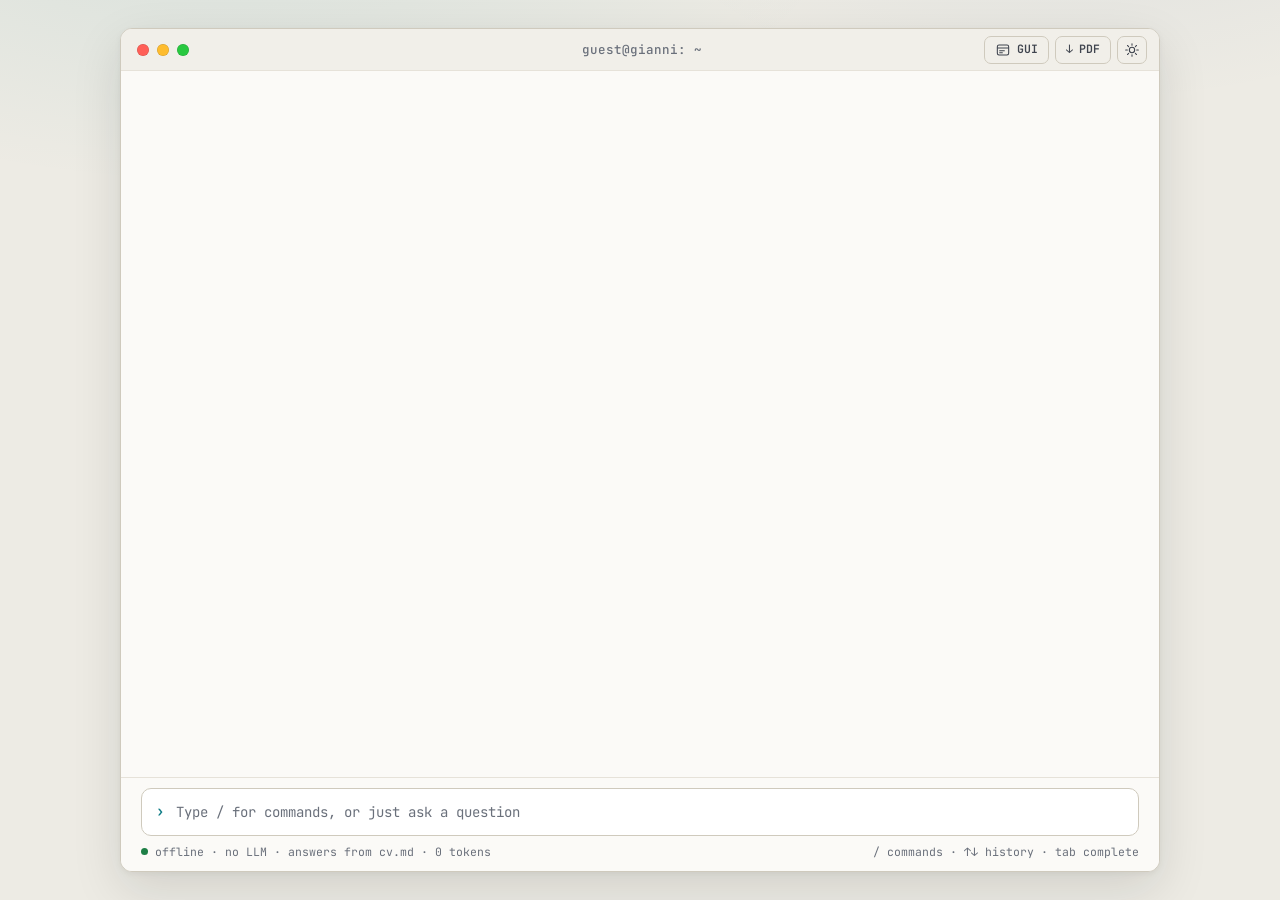
==== cli/index.html @ 0568593b "feat(): terminal version of the CV at /cli/ An AI-assistant-style CLI over the same cv.md: slash com" ====
<!DOCTYPE html>
<html lang="en" data-theme="dark">
<head>
  <meta charset="UTF-8" />
  <meta name="viewport" content="width=device-width, initial-scale=1.0, viewport-fit=cover" />
  <meta name="description" content="Gianni Rondini's CV as an AI-style command line: slash commands and plain-English questions, answered offline from the CV." />
  <meta name="color-scheme" content="light dark" />
  <title>Gianni Rondini — CLI</title>
  <script>
    // Apply the saved theme (shared with the classic site) before first paint.
    try {
      document.documentElement.dataset.theme =
        localStorage.getItem('cvTheme') || (matchMedia('(prefers-color-scheme: dark)').matches ? 'dark' : 'light');
    } catch (e) {}
  </script>
  <link rel="icon" href="data:image/svg+xml,%3Csvg xmlns='http://www.w3.org/2000/svg' viewBox='0 0 32 32'%3E%3Cdefs%3E%3ClinearGradient id='g' x1='0' y1='0' x2='1' y2='1'%3E%3Cstop offset='0%25' stop-color='%232C6E7F'/%3E%3Cstop offset='100%25' stop-color='%231B4F8A'/%3E%3C/linearGradient%3E%3C/defs%3E%3Crect width='32' height='32' rx='6' fill='url(%23g)'/%3E%3Ctext x='50%25' y='56%25' dominant-baseline='middle' text-anchor='middle' font-family='ui-monospace, monospace' font-size='15' font-weight='700' fill='%23F7F6F2'%3E%3E_%3C/text%3E%3C/svg%3E" />
  <link rel="preconnect" href="https://fonts.googleapis.com" />
  <link rel="preconnect" href="https://fonts.gstatic.com" crossorigin />
  <link href="https://fonts.googleapis.com/css2?family=JetBrains+Mono:wght@400..700&display=swap" rel="stylesheet" />
  <link rel="stylesheet" href="cli.css" />
  <script src="../vendor/marked.min.js" defer></script>
  <script src="js/app.js" type="module"></script>
</head>
<body>
  <a class="skip-link" href="#prompt">Skip to the prompt</a>

  <div class="app" id="app" data-repo="https://github.com/giannirondini/curriculum">
    <div class="win">
      <header class="win__bar">
        <div class="win__lights" aria-hidden="true"><span></span><span></span><span></span></div>
        <h1 class="win__title"><span class="sr-only">Gianni Rondini — CV terminal. </span><span aria-hidden="true">guest@gianni: ~</span></h1>
        <div class="win__actions">
          <a class="win__btn" href="../" title="Classic site" aria-label="Open the classic, non-terminal site">
            <svg viewBox="0 0 24 24" width="16" height="16" aria-hidden="true" focusable="false"><rect x="3.5" y="4.5" width="17" height="15" rx="2.5" fill="none" stroke="currentColor" stroke-width="1.6"/><line x1="3.5" y1="9" x2="20.5" y2="9" stroke="currentColor" stroke-width="1.6"/><line x1="7" y1="13" x2="14" y2="13" stroke="currentColor" stroke-width="1.6" stroke-linecap="round"/><line x1="7" y1="16" x2="11" y2="16" stroke="currentColor" stroke-width="1.6" stroke-linecap="round"/></svg>
            <span class="win__label">GUI</span>
          </a>
          <a class="win__btn" href="../pdf/Gianni-Rondini-CV.pdf" download title="Download PDF" aria-label="Download the CV as PDF">
            <span aria-hidden="true">↓</span>
            <span class="win__label">PDF</span>
          </a>
          <button class="win__btn win__btn--icon" id="themeToggle" type="button" title="Toggle theme" aria-label="Toggle theme" aria-pressed="true">
            <svg class="icon icon--sun" viewBox="0 0 24 24" width="16" height="16" aria-hidden="true" focusable="false"><circle cx="12" cy="12" r="4" fill="none" stroke="currentColor" stroke-width="1.6"/><g stroke="currentColor" stroke-width="1.6" stroke-linecap="round"><line x1="12" y1="2.5" x2="12" y2="5"/><line x1="12" y1="19" x2="12" y2="21.5"/><line x1="2.5" y1="12" x2="5" y2="12"/><line x1="19" y1="12" x2="21.5" y2="12"/><line x1="5.2" y1="5.2" x2="6.9" y2="6.9"/><line x1="17.1" y1="17.1" x2="18.8" y2="18.8"/><line x1="5.2" y1="18.8" x2="6.9" y2="17.1"/><line x1="17.1" y1="6.9" x2="18.8" y2="5.2"/></g></svg>
            <svg class="icon icon--moon" viewBox="0 0 24 24" width="16" height="16" aria-hidden="true" focusable="false"><path fill="none" stroke="currentColor" stroke-width="1.6" stroke-linejoin="round" d="M20.5 14.5A8 8 0 0 1 9.5 3.5a8.5 8.5 0 1 0 11 11z"/></svg>
          </button>
        </div>
      </header>

      <main class="term" id="term" aria-busy="true">
        <div class="term__log" id="log" role="log" aria-live="off" aria-label="Conversation"></div>
        <noscript><p class="o-p">This terminal needs JavaScript. The <a href="../">classic version</a> works without it.</p></noscript>
      </main>

      <footer class="dock">
        <div class="suggest" id="suggest" role="group" aria-label="Suggested commands and questions"></div>
        <form class="prompt" id="promptForm" autocomplete="off" role="search" aria-label="Ask about the CV">
          <ul class="pal" id="palette" role="listbox" aria-label="Commands" hidden></ul>
          <span class="prompt__glyph" aria-hidden="true">›</span>
          <label for="prompt" class="sr-only">Ask a question about the CV, or type a slash command</label>
          <input id="prompt" class="prompt__input" type="text" role="combobox" aria-autocomplete="list" aria-expanded="false" aria-controls="palette" autocomplete="off" autocapitalize="off" autocorrect="off" spellcheck="false" enterkeyhint="send" placeholder="Type / for commands, or just ask a question" />
        </form>
        <div class="status" aria-hidden="true">
          <span class="status__left"><span class="status__dot"></span>offline · no LLM · answers from cv.md · 0 tokens</span>
          <span class="status__right">/ commands · ↑↓ history · tab complete</span>
        </div>
      </footer>
    </div>
  </div>

  <div class="sr-only" id="announcer" aria-live="polite" aria-atomic="true"></div>
</body>
</html>
---- cli/cli.css ----
/* =====================================================================
   Tokens — same palette as the classic site (style.css), terminal-tuned
   ===================================================================== */
:root {
  --page: #EDEBE4;
  --bg: #FBFAF7;
  --bg-bar: #F1EFE9;
  --bg-elev: #FFFFFF;
  --bg-soft: #F1EFE9;
  --text: #14161B;
  --text-soft: #3F444E;
  --text-muted: #6A707B;
  --accent: #0E7C86;
  --accent-2: #1B4F8A;
  --accent-tint: rgba(14, 124, 134, 0.09);
  --ok: #1E7F46;
  --warn: #9A6200;
  --err: #B93A12;
  --mark: rgba(14, 124, 134, 0.16);
  --border: #E6E2D9;
  --border-strong: #CFCABD;
  --shadow: 0 18px 50px rgba(20, 22, 27, 0.12), 0 2px 6px rgba(20, 22, 27, 0.05);
  --brand-gradient: linear-gradient(135deg, var(--accent) 0%, var(--accent-2) 100%);
  --glow:
    radial-gradient(900px 420px at 18% -12%, rgba(14, 124, 134, 0.10), transparent 70%),
    radial-gradient(700px 380px at 85% -18%, rgba(27, 79, 138, 0.08), transparent 70%);

  --mono: "JetBrains Mono", ui-monospace, "SF Mono", Menlo, Consolas, "Liberation Mono", monospace;
  --ease: cubic-bezier(0.22, 1, 0.36, 1);
  --fs: 14px;
  --fs-sm: 12.5px;
  --fs-xs: 11.5px;
  --gutter: 20px;

  color-scheme: light;
}

[data-theme="dark"] {
  --page: #07090C;
  --bg: #0F1216;
  --bg-bar: #161B22;
  --bg-elev: #141920;
  --bg-soft: #1A2029;
  --text: #ECEBE6;
  --text-soft: #BEC3CB;
  --text-muted: #8A93A1;
  --accent: #4BBCCE;
  --accent-2: #6E9BF2;
  --accent-tint: rgba(75, 188, 206, 0.11);
  --ok: #5BD38A;
  --warn: #F2B544;
  --err: #F7836B;
  --mark: rgba(75, 188, 206, 0.24);
  --border: #222933;
  --border-strong: #343D4A;
  --shadow: 0 18px 60px rgba(0, 0, 0, 0.55), 0 2px 6px rgba(0, 0, 0, 0.3);
  --glow:
    radial-gradient(900px 420px at 18% -12%, rgba(75, 188, 206, 0.10), transparent 70%),
    radial-gradient(700px 380px at 85% -18%, rgba(110, 155, 242, 0.08), transparent 70%);

  color-scheme: dark;
}

/* =====================================================================
   Base
   ===================================================================== */
*,
*::before,
*::after {
  box-sizing: border-box;
}

html,
body {
  height: 100%;
}

body {
  margin: 0;
  background: var(--page);
  background-image: var(--glow);
  color: var(--text);
  font-family: var(--mono);
  font-size: var(--fs);
  line-height: 1.6;
  font-variant-ligatures: contextual;
  -webkit-font-smoothing: antialiased;
  overflow: hidden;
}

::selection {
  background: var(--accent);
  color: #fff;
}

a {
  color: var(--accent);
  text-decoration: underline;
  text-decoration-color: color-mix(in srgb, var(--accent) 45%, transparent);
  text-underline-offset: 3px;
}

a:hover {
  text-decoration-color: currentColor;
}

:focus-visible {
  outline: 2px solid var(--accent);
  outline-offset: 2px;
  border-radius: 4px;
}

.sr-only {
  position: absolute;
  width: 1px;
  height: 1px;
  padding: 0;
  margin: -1px;
  overflow: hidden;
  clip: rect(0, 0, 0, 0);
  white-space: nowrap;
  border: 0;
}

.skip-link {
  position: absolute;
  top: -48px;
  left: 12px;
  z-index: 1000;
  padding: 8px 12px;
  border-radius: 8px;
  background: var(--accent);
  color: #fff;
}

.skip-link:focus {
  top: 8px;
}

/* =====================================================================
   Window
   ===================================================================== */
.app {
  height: 100vh;
  height: 100dvh;
  display: flex;
  justify-content: center;
  padding: 28px 24px;
}

.win {
  width: 100%;
  max-width: 1040px;
  height: 100%;
  display: flex;
  flex-direction: column;
  background: var(--bg);
  border: 1px solid var(--border-strong);
  border-radius: 12px;
  box-shadow: var(--shadow);
  overflow: hidden;
}

.win__bar {
  flex: none;
  height: 42px;
  display: grid;
  grid-template-columns: 1fr auto 1fr;
  align-items: center;
  gap: 12px;
  padding: 0 12px 0 16px;
  background: var(--bg-bar);
  border-bottom: 1px solid var(--border);
}

.win__lights {
  display: flex;
  gap: 8px;
}

.win__lights span {
  width: 12px;
  height: 12px;
  border-radius: 50%;
  background: #FF5F57;
  box-shadow: inset 0 0 0 0.5px rgba(0, 0, 0, 0.18);
}

.win__lights span:nth-child(2) { background: #FEBC2E; }
.win__lights span:nth-child(3) { background: #28C840; }

.win__title {
  margin: 0;
  font-size: var(--fs-sm);
  font-weight: 500;
  color: var(--text-muted);
  white-space: nowrap;
  overflow: hidden;
  text-overflow: ellipsis;
}

.win__actions {
  justify-self: end;
  display: flex;
  gap: 6px;
}

.win__btn {
  display: inline-flex;
  align-items: center;
  gap: 6px;
  height: 28px;
  padding: 0 10px;
  border: 1px solid var(--border-strong);
  border-radius: 7px;
  background: transparent;
  color: var(--text-soft);
  font: inherit;
  font-size: var(--fs-xs);
  font-weight: 600;
  text-decoration: none;
  cursor: pointer;
  transition: color 140ms ease, border-color 140ms ease, background 140ms ease;
}

.win__btn:hover {
  color: var(--accent);
  border-color: var(--accent);
  background: var(--accent-tint);
}

.win__btn--icon {
  width: 30px;
  padding: 0;
  justify-content: center;
}

.icon--moon { display: none; }
[data-theme="dark"] .icon--sun { display: none; }
[data-theme="dark"] .icon--moon { display: block; }

/* =====================================================================
   Transcript
   ===================================================================== */
.term {
  position: relative; /* offsetTop of exchanges is measured against this */
  flex: 1;
  min-height: 0;
  overflow-y: auto;
  overscroll-behavior: contain;
  padding: 18px var(--gutter) 12px;
  scrollbar-width: thin;
  scrollbar-color: var(--border-strong) transparent;
}

.term__log > * + * {
  margin-top: 18px;
}

.msg--user {
  display: flex;
  gap: 10px;
  width: fit-content;
  max-width: 100%;
  padding: 5px 12px 5px 10px;
  border-radius: 8px;
  background: var(--bg-soft);
  border: 1px solid var(--border);
}

.msg__glyph {
  color: var(--accent);
  font-weight: 700;
}

.msg__text {
  white-space: pre-wrap;
  overflow-wrap: anywhere;
}

.ex--cancelled .msg__text {
  color: var(--text-muted);
}

.msg--out {
  position: relative;
  margin-top: 12px;
  padding-left: 24px;
}

.msg--agent::before {
  content: "◆";
  position: absolute;
  left: 3px;
  top: 0.05em;
  color: var(--accent);
  font-size: 12px;
}

.trace {
  margin-bottom: 8px;
  color: var(--text-muted);
  font-size: var(--fs-xs);
  overflow-wrap: anywhere;
}

.spin {
  margin-top: 12px;
  padding-left: 24px;
  color: var(--accent);
  font-size: var(--fs-sm);
}

/* While streaming, hide elements whose text hasn't "arrived" yet. */
.is-streaming :is(p, li, dt, dd, a, button, span, strong, em, mark, code, kbd, pre):empty {
  display: none;
}

/* =====================================================================
   Output vocabulary (.o-*)
   ===================================================================== */
.msg__body strong { font-weight: 700; color: var(--text); }
.msg__body em { color: var(--text-soft); }

.o-title {
  display: flex;
  flex-wrap: wrap;
  align-items: baseline;
  gap: 2px 12px;
  margin: 0 0 10px;
}

.o-title__text {
  font-weight: 700;
}

.o-title__text::before {
  content: "# ";
  color: var(--accent);
}

.o-title--sub {
  margin-top: 18px;
}

.o-title--sub .o-title__text::before {
  content: "## ";
}

.o-title__meta {
  color: var(--text-muted);
  font-size: var(--fs-sm);
}

.o-p {
  margin: 0 0 8px;
  max-width: 96ch;
}

.o-tip {
  margin: 10px 0 0;
  color: var(--text-muted);
  font-size: var(--fs-sm);
}

.o-meta { margin: 0 0 6px; }
.o-desc { margin: 0 0 10px; color: var(--text-soft); font-style: italic; }
.o-muted { color: var(--text-muted); }
.o-accent { color: var(--accent); }
.o-accent2 { color: var(--accent-2); }
.o-dates { color: var(--text-soft); }
.o-ok { color: var(--ok); }
.o-warn { color: var(--warn); }
.o-err { color: var(--err); }

mark {
  background: var(--mark);
  color: inherit;
  border-radius: 3px;
  padding: 0 2px;
}

code,
.o-code {
  font: inherit;
  font-size: 0.95em;
  padding: 1px 5px;
  border-radius: 4px;
  background: var(--bg-soft);
  overflow-wrap: anywhere;
}

kbd {
  font: inherit;
  font-size: var(--fs-xs);
  padding: 0 5px;
  border: 1px solid var(--border-strong);
  border-bottom-width: 2px;
  border-radius: 4px;
  background: var(--bg-elev);
}

/* Clickable commands */
.run {
  font: inherit;
  color: var(--accent);
  background: none;
  border: 0;
  padding: 0;
  cursor: pointer;
  text-align: left;
  text-decoration: underline dotted;
  text-decoration-color: color-mix(in srgb, var(--accent) 55%, transparent);
  text-underline-offset: 3px;
}

.run:hover {
  text-decoration-style: solid;
  text-decoration-color: currentColor;
}

.ref {
  display: inline-block;
  padding: 0 6px;
  font-size: var(--fs-sm);
  border: 1px solid var(--border-strong);
  border-radius: 5px;
  text-decoration: none;
  line-height: 1.55;
}

.ref:hover {
  border-color: var(--accent);
  background: var(--accent-tint);
}

/* Lists */
.o-list {
  margin: 0 0 8px;
  padding: 0;
  list-style: none;
}

.o-list > li {
  position: relative;
  max-width: 96ch;
  margin: 5px 0;
  padding-left: 20px;
}

.o-list > li::before {
  content: "•";
  position: absolute;
  left: 5px;
  color: var(--accent);
}

.o-list--icon > li { padding-left: 28px; }
.o-list--icon > li::before { content: var(--icon); left: 0; color: var(--accent); }

.o-list--num { counter-reset: n; }
.o-list--num > li { padding-left: 28px; }
.o-list--num > li::before { counter-increment: n; content: counter(n) "."; left: 0; }

.o-hl {
  margin: 10px 0;
  padding: 0;
  list-style: none;
  display: grid;
  gap: 6px;
}

.o-hl li {
  display: grid;
  grid-template-columns: 2.6ch 1fr;
  gap: 6px;
  max-width: 96ch;
}

/* Chips */
.o-chips {
  display: flex;
  flex-wrap: wrap;
  gap: 6px;
  margin: 6px 0 0;
  padding: 0;
  list-style: none;
}

.chip {
  display: inline-block;
  padding: 1px 8px;
  border: 1px solid var(--border-strong);
  border-radius: 5px;
  background: var(--bg-soft);
  color: var(--text-soft);
  font-size: var(--fs-sm);
  line-height: 1.55;
  text-decoration: none;
}

.run.chip:hover {
  color: var(--accent);
  border-color: var(--accent);
  background: var(--accent-tint);
}

.o-stack {
  display: flex;
  flex-wrap: wrap;
  align-items: baseline;
  gap: 6px 10px;
  margin-top: 12px;
}

.o-stack .o-chips { margin: 0; }

.o-label {
  color: var(--text-muted);
  font-size: var(--fs-xs);
  text-transform: uppercase;
  letter-spacing: 0.08em;
}

/* Role rows */
.o-rows {
  display: grid;
  gap: 2px;
  margin: 0 0 8px;
}

.o-row {
  display: grid;
  grid-template-columns: 2ch 20ch minmax(0, 1fr);
  gap: 0 14px;
  margin: 0 -8px;
  padding: 6px 8px;
  border-radius: 7px;
  text-decoration: none;
  color: inherit;
}

.o-row:hover,
.o-row:focus-visible {
  background: var(--accent-tint);
}

.o-row__n { color: var(--accent); font-weight: 700; }
.o-row__when { color: var(--text-muted); white-space: nowrap; }
.o-row__main { display: grid; min-width: 0; }
.o-row__title { color: var(--text); font-weight: 600; }
.o-row__sub { color: var(--text-muted); font-size: var(--fs-sm); }

/* Key / value */
.o-kv {
  display: grid;
  grid-template-columns: max-content minmax(0, 1fr);
  gap: 5px 18px;
  margin: 0 0 8px;
}

.o-kv dt { color: var(--accent); font-weight: 600; }
.o-kv dd { margin: 0; overflow-wrap: anywhere; }
.o-kv--tight { gap: 2px 16px; }

/* Category usage table */
.o-usage { display: grid; }

.o-usage__row {
  display: grid;
  grid-template-columns: minmax(0, 34ch) minmax(0, 1fr);
  gap: 4px 14px;
  padding: 4px 0;
  border-bottom: 1px dashed var(--border);
}

.o-usage__skill { justify-self: start; }

.o-usage__refs {
  display: flex;
  flex-wrap: wrap;
  gap: 4px;
  align-items: center;
}

.o-group { margin: 0 0 14px; }
.o-group__name { font-weight: 700; }

/* Cards */
.o-cards {
  display: grid;
  grid-template-columns: repeat(auto-fill, minmax(min(100%, 300px), 1fr));
  gap: 10px;
  margin: 10px 0;
}

.o-card {
  padding: 10px 12px;
  border: 1px solid var(--border);
  border-radius: 9px;
  background: var(--bg-elev);
}

.o-card__name { font-weight: 700; }
.o-card__link { text-decoration: none; margin-left: 4px; }
.o-card__tech { margin: 2px 0 6px; color: var(--text-muted); font-size: var(--fs-sm); }
.o-card__desc { margin: 0; color: var(--text-soft); }

/* Retrieval hits */
.o-hits {
  display: grid;
  gap: 10px;
  margin: 6px 0;
}

.o-hit {
  padding: 2px 0 2px 12px;
  border-left: 2px solid var(--accent);
}

.o-hit__src { margin-bottom: 3px; }
.o-hit__text { margin: 0; max-width: 96ch; color: var(--text-soft); }

/* /mcp */
.o-servers { display: grid; gap: 10px; }

.o-server {
  padding: 10px 12px;
  border: 1px solid var(--border);
  border-radius: 9px;
  background: var(--bg-elev);
}

.o-server__name { font-weight: 700; }
.o-server__body { margin: 6px 0; color: var(--text-soft); }
.o-server__meta { color: var(--text-muted); font-size: var(--fs-sm); }

/* /help */
.o-help { display: grid; gap: 1px; }

.o-help__row {
  display: grid;
  grid-template-columns: 17ch 21ch minmax(0, 1fr);
  gap: 12px;
  padding: 2px 0;
}

.o-help__cmd { font-weight: 600; justify-self: start; }
.o-help__args { color: var(--text-muted); }
.o-help__desc { color: var(--text-soft); }

.o-asks {
  display: grid;
  gap: 3px;
  margin: 4px 0 8px;
  padding: 0;
  list-style: none;
}

.o-ask { text-decoration: none; }
.o-ask:hover { text-decoration: underline; }

.o-checks {
  display: grid;
  gap: 2px;
  margin: 0;
  padding: 0;
  list-style: none;
}

.o-model { margin-bottom: 8px; }

.o-pre {
  margin: 0 0 8px;
  font: inherit;
  white-space: pre;
  overflow-x: auto;
}

/* Fallback rendering of a section that broke its convention */
.o-md > * { margin: 0 0 8px; max-width: 96ch; }
.o-md ul { padding-left: 20px; }
.o-md table { border-collapse: collapse; }
.o-md th,
.o-md td { padding: 3px 12px 3px 0; text-align: left; border-bottom: 1px dashed var(--border); }

/* =====================================================================
   Boot + neofetch banner
   ===================================================================== */
.boot {
  color: var(--text-soft);
  font-size: var(--fs-sm);
}

.boot__line { white-space: pre-wrap; }
.boot__head { margin-bottom: 4px; color: var(--text-muted); }
.boot__st--ok { color: var(--ok); }
.boot__st--skip { color: var(--warn); }

.nf__box {
  position: relative;
  display: flex;
  align-items: center;
  gap: 28px;
  margin-top: 10px;
  padding: 24px 22px 18px;
  border: 1px solid var(--border-strong);
  border-radius: 12px;
}

.nf__legend {
  position: absolute;
  top: -0.8em;
  left: 14px;
  padding: 0 8px;
  background: var(--bg);
  color: var(--accent);
  font-size: var(--fs-sm);
  font-weight: 600;
}

.nf__art {
  flex: none;
  margin: 0;
  font-family: var(--mono);
  font-size: 8.6px;
  line-height: 1.1;
  letter-spacing: 0;
  white-space: pre;
  user-select: none;
  color: var(--accent);
  background: var(--brand-gradient);
  -webkit-background-clip: text;
  background-clip: text;
  -webkit-text-fill-color: transparent;
}

.nf__info { min-width: 0; }
.nf__host { font-weight: 700; }
.nf__rule { color: var(--text-muted); overflow: hidden; white-space: nowrap; }

.nf__kv {
  display: grid;
  grid-template-columns: max-content minmax(0, 1fr);
  gap: 2px 16px;
  margin: 6px 0 12px;
}

.nf__kv dt { color: var(--accent); font-weight: 600; }
.nf__kv dd { margin: 0; overflow-wrap: anywhere; }

.nf__colors { display: flex; }
.nf__colors span { width: 22px; height: 12px; }
.nf__colors .c0 { background: var(--text); }
.nf__colors .c1 { background: var(--err); }
.nf__colors .c2 { background: var(--ok); }
.nf__colors .c3 { background: var(--warn); }
.nf__colors .c4 { background: var(--accent-2); }
.nf__colors .c5 { background: #B07CDB; }
.nf__colors .c6 { background: var(--accent); }
.nf__colors .c7 { background: var(--text-muted); }

.nf__hello { margin: 16px 0 2px; }

/* =====================================================================
   Dock: suggestions, prompt, palette, status line
   ===================================================================== */
.dock {
  position: relative;
  flex: none;
  padding: 10px var(--gutter) 10px;
  border-top: 1px solid var(--border);
  background: var(--bg);
}

.suggest {
  display: flex;
  gap: 6px;
  overflow-x: auto;
  padding-bottom: 8px;
  scrollbar-width: none;
}

.suggest::-webkit-scrollbar { display: none; }
.suggest:empty { display: none; }

.sugg {
  flex: none;
  max-width: 34ch;
  overflow: hidden;
  text-overflow: ellipsis;
  white-space: nowrap;
  padding: 3px 10px;
  border: 1px solid var(--border-strong);
  border-radius: 999px;
  background: transparent;
  color: var(--text-soft);
  font: inherit;
  font-size: var(--fs-sm);
  cursor: pointer;
  transition: color 140ms ease, border-color 140ms ease, background 140ms ease;
}

.sugg--cmd { color: var(--accent); }
.sugg--ask::before { content: "› "; color: var(--accent); }

.sugg:hover {
  border-color: var(--accent);
  background: var(--accent-tint);
}

.prompt {
  position: relative;
  display: flex;
  align-items: center;
  gap: 10px;
  padding: 0 14px;
  border: 1px solid var(--border-strong);
  border-radius: 10px;
  background: var(--bg-elev);
  transition: border-color 140ms ease, box-shadow 140ms ease;
}

.prompt:focus-within {
  border-color: var(--accent);
  box-shadow: 0 0 0 3px var(--accent-tint);
}

.prompt__glyph {
  color: var(--accent);
  font-weight: 700;
}

.prompt__input {
  flex: 1;
  min-width: 0;
  height: 46px;
  border: 0;
  outline: 0;
  background: transparent;
  color: var(--text);
  font: inherit;
  caret-color: var(--accent);
}

.prompt__input::placeholder {
  color: var(--text-muted);
  opacity: 1;
}

.pal {
  position: absolute;
  left: 0;
  right: 0;
  bottom: calc(100% + 6px);
  z-index: 10;
  max-height: min(320px, 45vh);
  overflow-y: auto;
  margin: 0;
  padding: 6px;
  list-style: none;
  background: var(--bg-elev);
  border: 1px solid var(--border-strong);
  border-radius: 10px;
  box-shadow: var(--shadow);
}

.pal__item {
  display: grid;
  grid-template-columns: max-content max-content minmax(0, 1fr);
  align-items: baseline;
  gap: 12px;
  padding: 5px 10px;
  border-radius: 6px;
  cursor: pointer;
}

.pal__item.is-active { background: var(--accent-tint); }
.pal__cmd { color: var(--accent); font-weight: 600; }
.pal__hint { color: var(--text-muted); font-size: var(--fs-sm); }

.pal__desc {
  color: var(--text-soft);
  font-size: var(--fs-sm);
  overflow: hidden;
  text-overflow: ellipsis;
  white-space: nowrap;
}

.status {
  display: flex;
  justify-content: space-between;
  gap: 12px;
  padding-top: 7px;
  color: var(--text-muted);
  font-size: var(--fs-xs);
  white-space: nowrap;
}

.status__left { overflow: hidden; text-overflow: ellipsis; }

.status__dot {
  display: inline-block;
  width: 7px;
  height: 7px;
  margin-right: 7px;
  border-radius: 50%;
  background: var(--ok);
  vertical-align: 1px;
}

/* =====================================================================
   Motion (opt-in)
   ===================================================================== */
@media (prefers-reduced-motion: no-preference) {
  .is-fresh {
    animation: fresh 280ms var(--ease) both;
  }

  @keyframes fresh {
    from { opacity: 0; transform: translateY(4px); }
    to { opacity: 1; transform: none; }
  }

  .status__dot {
    animation: pulse 2.4s ease-in-out infinite;
  }

  @keyframes pulse {
    50% { opacity: 0.35; }
  }
}

/* =====================================================================
   Small screens
   ===================================================================== */
@media (max-width: 720px) {
  .o-help__row { grid-template-columns: 16ch minmax(0, 1fr); }
  .o-help__args { display: none; }
  .o-usage__row { grid-template-columns: minmax(0, 1fr); }
}

@media (max-width: 640px) {
  :root { --fs: 13.5px; --gutter: 16px; }

  .app { padding: 0; }

  .win {
    max-width: none;
    border: 0;
    border-radius: 0;
    box-shadow: none;
  }

  .win__bar { grid-template-columns: auto 1fr auto; padding: 0 8px 0 12px; }
  .win__lights span { width: 10px; height: 10px; }
  .win__title { text-align: center; }
  .win__label { display: none; }
  .win__btn { width: 30px; padding: 0; justify-content: center; }

  .term { padding-top: 14px; }

  .dock { padding-bottom: calc(10px + env(safe-area-inset-bottom)); }
  .prompt__input { font-size: 16px; height: 44px; } /* ≥16px: iOS won't zoom on focus */
  .status__right { display: none; }

  .o-row { grid-template-columns: 2ch minmax(0, 1fr); }
  .o-row__when,
  .o-row__main { grid-column: 2; }

  .o-kv { grid-template-columns: minmax(0, 1fr); gap: 0; }
  .o-kv dd { margin-bottom: 6px; }

  .nf__box { flex-direction: column; align-items: stretch; gap: 14px; padding: 22px 14px 14px; }
  .nf__art { align-self: center; font-size: 6.6px; }
  .nf__kv { grid-template-columns: max-content minmax(0, 1fr); }

  .pal__item { grid-template-columns: max-content minmax(0, 1fr); }
  .pal__hint { display: none; }
}

/* =====================================================================
   Print: the transcript, no chrome
   ===================================================================== */
@media print {
  body { overflow: visible; background: #fff; color: #000; }
  .app { height: auto; padding: 0; }
  .win { height: auto; border: 0; box-shadow: none; }
  .win__bar, .dock, .boot, .spin, .trace { display: none; }
  .term { overflow: visible; }
}
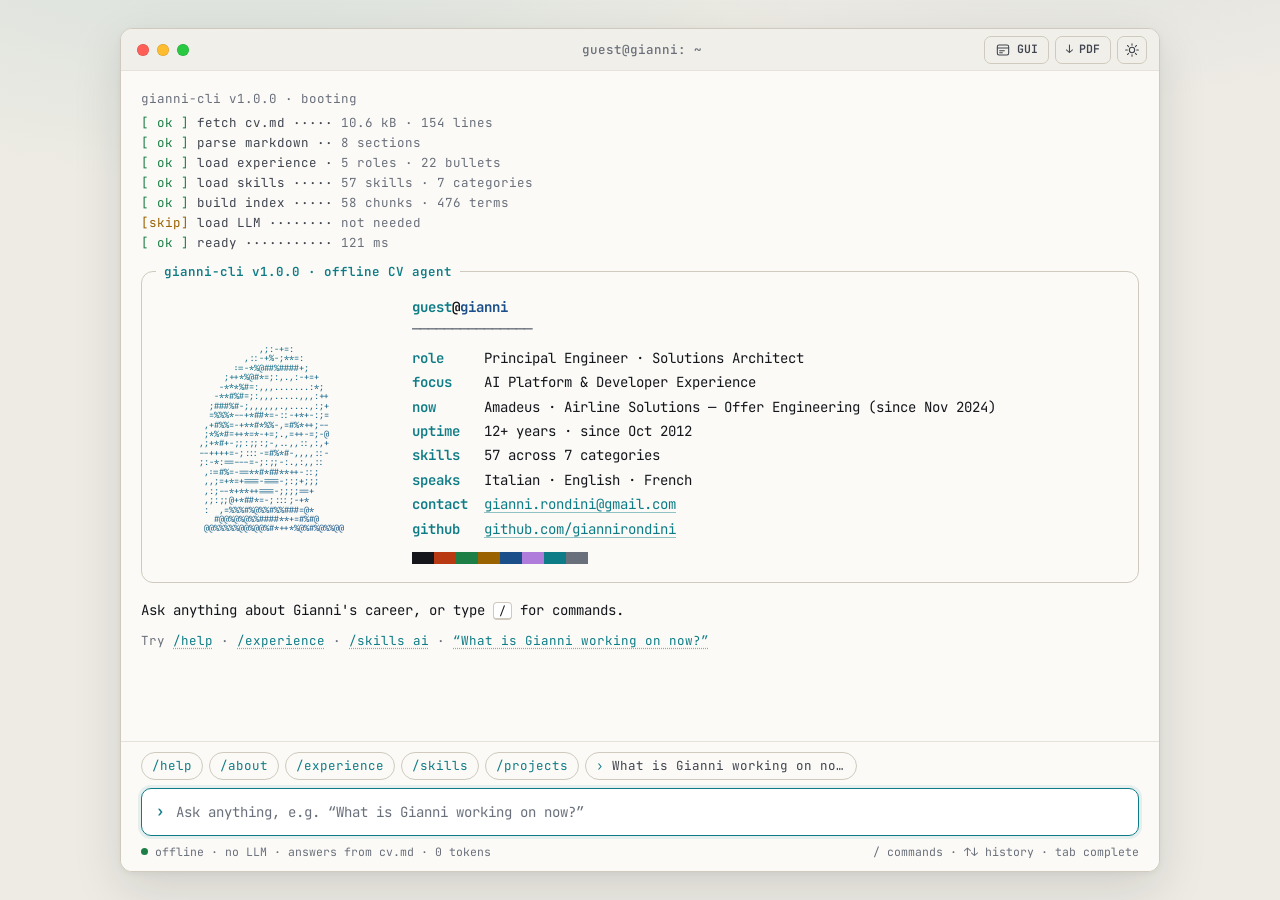
==== commit 8f06ac09: "fix(): address review findings in the terminal UI - print: force the light palette on paper (dark-th" ====
--- a/cli/index.html
+++ b/cli/index.html
@@ -47,7 +47,7 @@
 
       <main class="term" id="term" aria-busy="true">
         <div class="term__log" id="log" role="log" aria-live="off" aria-label="Conversation"></div>
-        <noscript><p class="o-p">This terminal needs JavaScript. The <a href="../">classic version</a> works without it.</p></noscript>
+        <noscript><p class="o-p">This terminal needs JavaScript. The CV is also available as a <a href="../pdf/Gianni-Rondini-CV.pdf">PDF</a>.</p></noscript>
       </main>
 
       <footer class="dock">
--- a/cli/cli.css
+++ b/cli/cli.css
@@ -983,9 +983,42 @@
    Print: the transcript, no chrome
    ===================================================================== */
 @media print {
-  body { overflow: visible; background: #fff; color: #000; }
+  /* Light palette on paper whatever the screen theme (as the classic
+     stylesheet does): dark-theme tokens would print near-white text. */
+  :root,
+  [data-theme="dark"] {
+    --page: #fff;
+    --bg: #fff;
+    --bg-bar: #fff;
+    --bg-elev: #fff;
+    --bg-soft: #F1EFE9;
+    --text: #14161B;
+    --text-soft: #3F444E;
+    --text-muted: #6A707B;
+    --accent: #0E7C86;
+    --accent-2: #1B4F8A;
+    --accent-tint: transparent;
+    --ok: #1E7F46;
+    --warn: #9A6200;
+    --err: #B93A12;
+    --mark: rgba(14, 124, 134, 0.16);
+    --border: #E6E2D9;
+    --border-strong: #CFCABD;
+    --shadow: none;
+    --glow: none;
+    color-scheme: light;
+  }
+
+  body { overflow: visible; background: #fff; color: var(--text); }
   .app { height: auto; padding: 0; }
   .win { height: auto; border: 0; box-shadow: none; }
   .win__bar, .dock, .boot, .spin, .trace { display: none; }
   .term { overflow: visible; }
-}
+
+  /* Gradient-clipped text relies on printed backgrounds: use a solid colour. */
+  .nf__art {
+    background: none;
+    -webkit-text-fill-color: currentColor;
+    color: var(--accent);
+  }
+}
